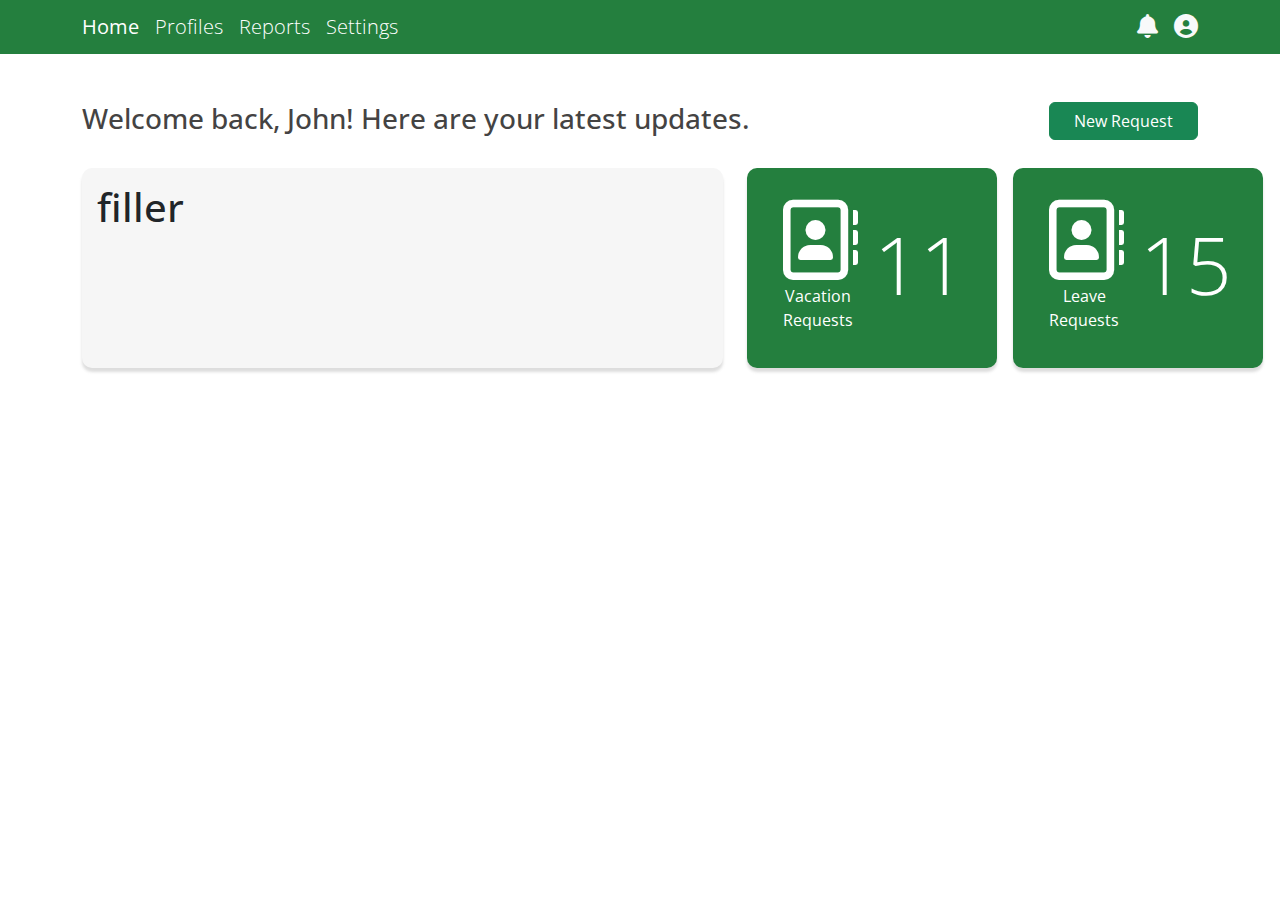
==== index.html @ 6486b789 "created updates section" ====
<!--
    index.html

    Sulaiman Jamal Al-Asad
    September 1st 2024
    -------------------------------------------

    Contents:
        1. Navbar loader
        2. Main Content
            2.1. Updates cards
-->
<!DOCTYPE html>
<html lang="en">
<head>
    <meta charset="UTF-8">
    <meta name="viewport" content="width=device-width, initial-scale=1.0">
    
    <title>Home | Sky Academy Project 1</title>

    <!-- shared app CSS link-->
    <link rel="stylesheet" href="libs/css/app.css">
    <!-- Bootstrap CDN link -->
    <link href="https://cdn.jsdelivr.net/npm/bootstrap@5.3.3/dist/css/bootstrap.min.css" rel="stylesheet">
    <!-- Font Awesome CDN link -->
    <link rel="stylesheet" href="https://cdnjs.cloudflare.com/ajax/libs/font-awesome/6.0.0/css/all.min.css">

    <link rel="stylesheet" href="libs/css/index.css">
</head>

<body>
    <!-- 1. Include navbar- loaded via JS -->
    <nav id="navbar"></nav>

    <!-- 2. Main content -->
    <main class="container-lg pt-5">
        <!-- Welcome Header -->
        <div class="d-lg-flex justify-content-between mb-4">
            <h3 class="sk-text-gray">Welcome back, John! Here are your latest updates.</h3>
            <div>
                <a href="#" class="btn btn-success px-4">New Request</a>
            </div>
        </div>

        <!-- Updates section -->
        <section class="row">
            <div class="col-lg-7 mb-lg-0 mb-3">
                <div class="sk-card sk-bg-secondary">
                    <h1>filler</h1>
                </div>
            </div>
            
            <div class="col-lg-5">
                <div class="d-flex">
                    <a href="#" class="sk-card sk-card-link flex-grow-1 me-3">
                        <div class="d-flex align-items-center justify-content-center px-sm-3 px-1 h-100">
                            <div class="text-center my-3">
                                <i class="d-none d-sm-inline sk-card-icon fa-regular fa-address-book fa-flip-horizontal"></i>
                                <h1 class="d-inline d-sm-none sk-card-number">11</h1>
                                <p class="my-1 fs-6">Vacation<br>Requests</p>
                            </div>
                            <h1 class="ms-3 d-none d-sm-inline sk-card-number">11</h1>
                        </div>
                    </a>

                    <a href="#" class="sk-card sk-card-link flex-grow-1">
                        <div class="d-flex align-items-center justify-content-center px-sm-3 px-1 h-100">
                            <div class="text-center my-3">
                                <i class="d-none d-sm-inline sk-card-icon fa-regular fa-address-book fa-flip-horizontal"></i>
                                <h1 class="d-inline d-sm-none sk-card-number">15</h1>
                                <p class="my-1 fs-6">Leave<br>Requests</p>
                            </div>
                            <h1 class="ms-3 d-none d-sm-inline sk-card-number">15</h1>
                        </div>
                    </a>
                </div>
            </div>
        </section>
    </main>
    <!-- ============ Scripts ============ -->
    <!-- shared app JS link -->
    <script src="libs/js/app.js"></script>
    <!-- bootstrap JS link-->
    <script src="https://cdn.jsdelivr.net/npm/bootstrap@5.3.3/dist/js/bootstrap.bundle.min.js"></script>
</body>

</html>
---- libs/css/app.css ----
/*
app.css

Sulaiman Jamal Al-Asad
September 1st 2024
-------------------------------------------
This CSS file contains all custom non-Bootstrap
classes used in this project, and is to be loaded
in every page.

All proprietary classes begin with sk-* to avoid collisions
with Bootstrap classes. sk- is shorthand for "Sky"

Contents:
    1. Imports
    2. Font setter
    3. Colors
    4. Navbar styling
*/

/* 1. Imports ===========================================*/
@import url('https://fonts.googleapis.com/css2?family=Open+Sans:ital,wght@0,300..800;1,300..800&display=swap');

/* 2. Font Setter =======================================*/
* {
    font-family: 'Open Sans', sans-serif;
}

/* 3. Colors ============================================*/

/* 3.1. Background Colors*/
.sk-bg-primary {
    background-color: #247f3e;
}

.sk-bg-secondary {
    background-color: #f6f6f6;
}

/* 3.2. Text Colors */
.sk-text-primary {
    color: #247f3e;
}

.sk-text-gray {
    color: #444343;
}

.sk-text-light-gray {
    color: #a09f9f;
}

/* 4. Navbar styling ====================================*/
.sk-nav-link {
    font-weight: lighter !important;
}

.sk-nav-link:hover {
    text-decoration: underline;
}

.sk-nav-active {
    font-weight: 400 !important;
}
---- libs/css/index.css ----
/*
index.css

Sulaiman Jamal Al-Asad
September 1st 2024
-------------------------------------------
CSS selectors unique to index.html

Contents:
    1. Cards styling
*/

/* 1. Cards styling =====================================*/

.sk-card {
    height: 200px;
    padding: 15px;

    border-radius: 10px;
    box-shadow: 0px 4px 3px #aaaaaa66;
}

.sk-card-number {
    font-size: 5rem;
    font-weight: lighter;
}

.sk-card-icon {
    font-size: 5rem;
}

.sk-card-link {
    color: white;
    text-decoration: none;

    background-color: #247f3e;
    transition: background-color 0.2s;
}

.sk-card-link:hover {
    background-color: #248f3e;
}
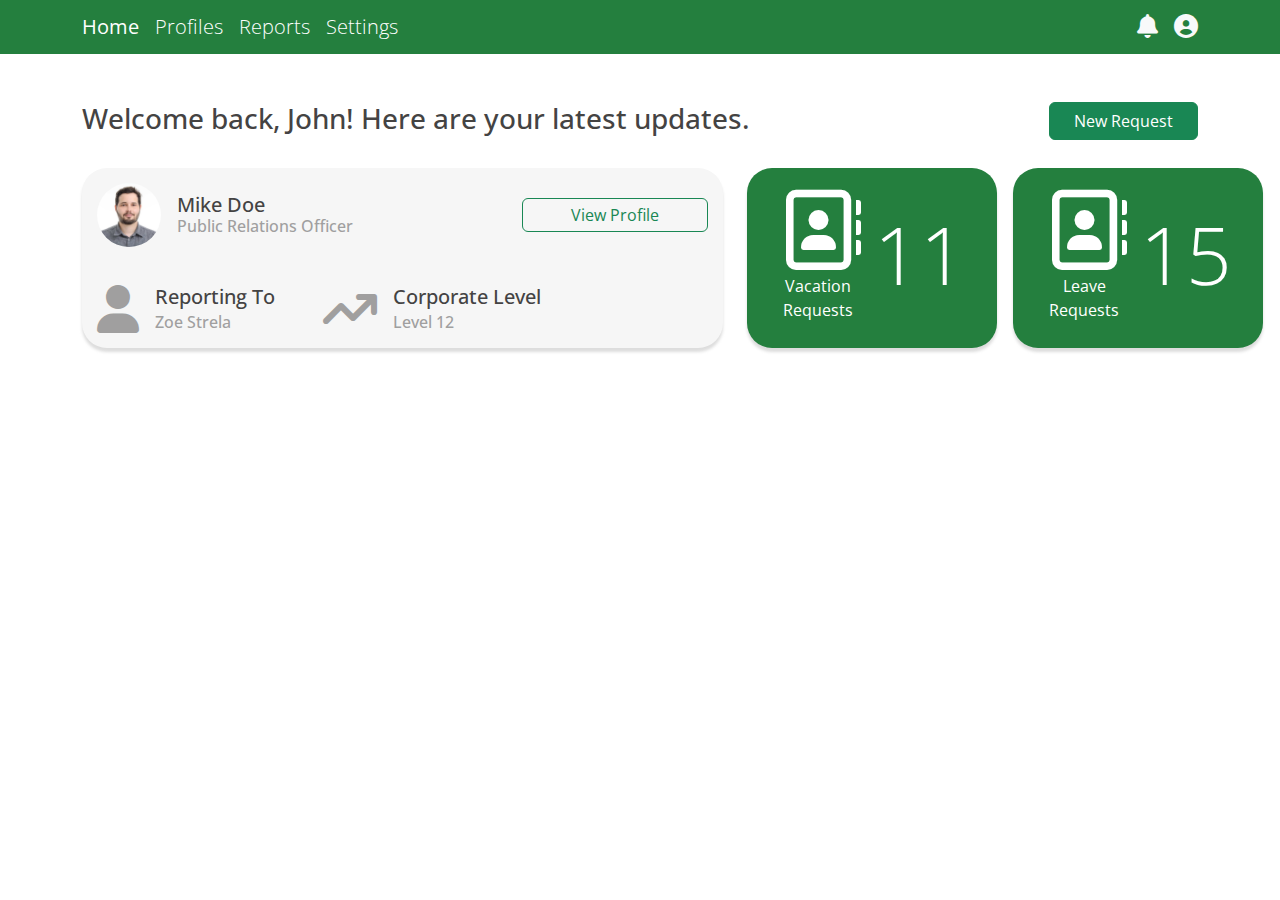
==== commit 19857feb: "Finished updates section" ====
--- a/index.html
+++ b/index.html
@@ -46,10 +46,47 @@
         <section class="row">
             <div class="col-lg-7 mb-lg-0 mb-3">
                 <div class="sk-card sk-bg-secondary">
-                    <h1>filler</h1>
+                    <div class="d-flex flex-column justify-content-between h-100">
+                        <div class="d-flex justify-content-between">
+                            <div class="d-flex">
+                                <div class="me-3">
+                                    <img class="sk-profile-image" src="libs/images/employee_1.jpg" alt="profile picture" />
+                                </div>
+                                <div class="d-flex align-items-center">
+                                    <div>
+                                        <h5 class="sk-text-gray m-0">Mike Doe</h5>
+                                        <h6 class="sk-text-light-gray m-0">Public Relations Officer</h6>
+                                    </div>
+                                </div>
+                            </div>
+                            <div class="d-flex align-items-center">
+                                <a href="/profiles.html" class="btn btn-outline-success py-1 px-2 px-lg-5">
+                                    <span class="d-sm-inline d-none">View</span> Profile
+                                </a>
+                            </div>
+                        </div>
+
+                        <div class="d-flex">
+                            <div class="d-flex me-5">
+                                <i class="fa-solid fa-user fa-3x me-3 sk-text-light-gray"></i>
+                                <div class="d-flex flex-column justify-content-between h-100">
+                                    <h5 class="sk-text-gray m-0">Reporting To</h5>
+                                    <h6 class="sk-text-light-gray m-0">Zoe Strela</h6>
+                                </div>
+                            </div>
+                            <div class="d-flex">
+                                <i class="fa-solid fa-arrow-trend-up fa-3x me-3 sk-text-light-gray"></i>
+                                <div class="d-flex flex-column justify-content-between h-100">
+                                    <h5 class="sk-text-gray m-0">Corporate Level</h5>
+                                    <h6 class="sk-text-light-gray m-0">Level 12</h6>
+                                </div>
+                            </div>
+                        </div>
+                    </div>
+                    
                 </div>
             </div>
-            
+
             <div class="col-lg-5">
                 <div class="d-flex">
                     <a href="#" class="sk-card sk-card-link flex-grow-1 me-3">
--- a/libs/css/app.css
+++ b/libs/css/app.css
@@ -16,6 +16,7 @@
     2. Font setter
     3. Colors
     4. Navbar styling
+    5. Image styling
 */
 
 /* 1. Imports ===========================================*/
@@ -63,3 +64,11 @@
     font-weight: 400 !important;
 }
 
+/* 4. Image styling =====================================*/
+.sk-profile-image {
+    width: 64px;
+    height: 64px;
+
+    object-fit: cover;
+    border-radius: 50%;
+}
--- a/libs/css/index.css
+++ b/libs/css/index.css
@@ -13,10 +13,10 @@
 /* 1. Cards styling =====================================*/
 
 .sk-card {
-    height: 200px;
+    height: 180px;
     padding: 15px;
 
-    border-radius: 10px;
+    border-radius: 25px;
     box-shadow: 0px 4px 3px #aaaaaa66;
 }
 
@@ -27,6 +27,8 @@
 
 .sk-card-icon {
     font-size: 5rem;
+    position: relative;
+    left: 3px;
 }
 
 .sk-card-link {
@@ -34,9 +36,10 @@
     text-decoration: none;
 
     background-color: #247f3e;
-    transition: background-color 0.2s;
+    transition: all 0.2s;
 }
 
 .sk-card-link:hover {
     background-color: #248f3e;
+    box-shadow: 0px 4px 8px #aaaaaaaa;
 }
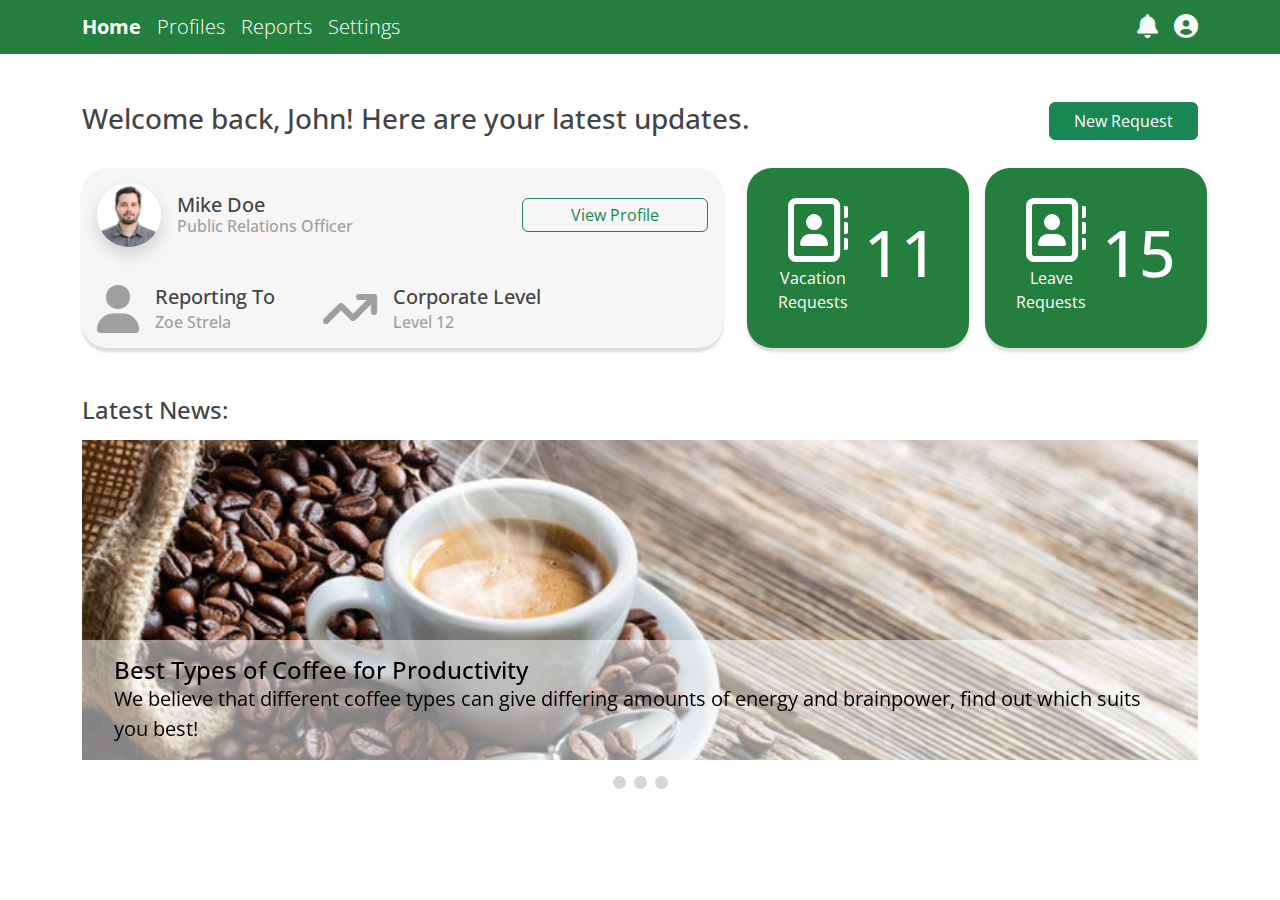
==== commit f76ec33e: "finished carousel" ====
--- a/index.html
+++ b/index.html
@@ -8,7 +8,8 @@
     Contents:
         1. Navbar loader
         2. Main Content
-            2.1. Updates cards
+            2.1. Updates section
+            2.2. News section
 -->
 <!DOCTYPE html>
 <html lang="en">
@@ -35,22 +36,24 @@
     <!-- 2. Main content -->
     <main class="container-lg pt-5">
         <!-- Welcome Header -->
-        <div class="d-lg-flex justify-content-between mb-4">
+        <div class="d-xl-flex justify-content-between mb-4">
             <h3 class="sk-text-gray">Welcome back, John! Here are your latest updates.</h3>
             <div>
                 <a href="#" class="btn btn-success px-4">New Request</a>
             </div>
         </div>
 
-        <!-- Updates section -->
-        <section class="row">
-            <div class="col-lg-7 mb-lg-0 mb-3">
+        <!-- 2.1. Updates section -->
+        <section class="row mb-5">
+            <!-- 2.1.1. User card -->
+            <div class="col-xl-7 mb-xl-0 mb-3">
                 <div class="sk-card sk-bg-secondary">
                     <div class="d-flex flex-column justify-content-between h-100">
                         <div class="d-flex justify-content-between">
+                            <!-- User Information -->
                             <div class="d-flex">
                                 <div class="me-3">
-                                    <img class="sk-profile-image" src="libs/images/employee_1.jpg" alt="profile picture" />
+                                    <img class="sk-profile-image shadow" src="libs/images/employee_1.jpg" alt="profile picture" />
                                 </div>
                                 <div class="d-flex align-items-center">
                                     <div>
@@ -59,6 +62,8 @@
                                     </div>
                                 </div>
                             </div>
+
+                            <!-- View Profile button -->
                             <div class="d-flex align-items-center">
                                 <a href="/profiles.html" class="btn btn-outline-success py-1 px-2 px-lg-5">
                                     <span class="d-sm-inline d-none">View</span> Profile
@@ -66,6 +71,7 @@
                             </div>
                         </div>
 
+                        <!-- User information -->
                         <div class="d-flex">
                             <div class="d-flex me-5">
                                 <i class="fa-solid fa-user fa-3x me-3 sk-text-light-gray"></i>
@@ -83,11 +89,11 @@
                             </div>
                         </div>
                     </div>
-                    
                 </div>
             </div>
 
-            <div class="col-lg-5">
+            <!-- 2.1.2. Requests cards -->
+            <div class="col-xl-5">
                 <div class="d-flex">
                     <a href="#" class="sk-card sk-card-link flex-grow-1 me-3">
                         <div class="d-flex align-items-center justify-content-center px-sm-3 px-1 h-100">
@@ -113,7 +119,46 @@
                 </div>
             </div>
         </section>
+
+        <!-- 2.2. News section -->
+        <section>
+            <h4 class="sk-text-gray mb-3">Latest News:</h4>
+
+            <!-- Carousel -->
+            <div id="newsCarousel" class="carousel slide carousel-fade" data-bs-ride="carousel">
+                <div class="carousel-inner">
+                    <div class="carousel-item active" data-bs-interval="10000">
+                        <img src="libs/images/news/news_coffee.jpg" class="d-block w-100" alt="...">
+                        <div class="carousel-caption">
+                            <h4 class="m-0">Best Types of Coffee for Productivity</h4>
+                            <p class="m-0 fs-5">We believe that different coffee types can give differing amounts of energy and brainpower, find out which suits you best!</p>
+                        </div>
+                    </div>
+                    <div class="carousel-item" data-bs-interval="10000">
+                        <img src="libs/images/news/news_vacation.jpg" class="d-block w-100" alt="...">
+                        <div class="carousel-caption">
+                            <h4 class="m-0">Best Spots for a Summer Vacation</h4>
+                            <p class="m-0 fs-5">Here are our top picks of locations for you lay back, relax, and enjoy your time off.</p>
+                        </div>
+                    </div>
+                    <div class="carousel-item" data-bs-interval="10000">
+                        <img src="libs/images/news/news_team.jpg" class="d-block w-100" alt="...">
+                        <div class="carousel-caption">
+                            <h4 class="m-0">Common Work Misconceptions</h4>
+                            <p class="m-0 fs-5">Understanding the enviroment as either the employer or employee is vital for long-term company or career success.</p>
+                        </div>
+                    </div>
+                </div>
+            </div>
+            <!-- Carousel Indicators -->
+            <div class="sk-carousel-indicators d-flex justify-content-center mt-3">
+                <button type="button" data-bs-target="#newsCarousel" data-bs-slide-to="0" aria-label="News 1"></button>
+                <button type="button" data-bs-target="#newsCarousel" data-bs-slide-to="1" aria-label="News 2"></button>
+                <button type="button" data-bs-target="#newsCarousel" data-bs-slide-to="2" aria-label="News 3"></button>
+            </div>
+        </section>
     </main>
+
     <!-- ============ Scripts ============ -->
     <!-- shared app JS link -->
     <script src="libs/js/app.js"></script>
--- a/libs/css/app.css
+++ b/libs/css/app.css
@@ -61,7 +61,7 @@
 }
 
 .sk-nav-active {
-    font-weight: 400 !important;
+    font-weight: bold !important;
 }
 
 /* 4. Image styling =====================================*/
--- a/libs/css/index.css
+++ b/libs/css/index.css
@@ -8,6 +8,7 @@
 
 Contents:
     1. Cards styling
+    2. Carousel styling
 */
 
 /* 1. Cards styling =====================================*/
@@ -21,12 +22,11 @@
 }
 
 .sk-card-number {
-    font-size: 5rem;
-    font-weight: lighter;
+    font-size: 4rem;
 }
 
 .sk-card-icon {
-    font-size: 5rem;
+    font-size: 4rem;
     position: relative;
     left: 3px;
 }
@@ -40,6 +40,46 @@
 }
 
 .sk-card-link:hover {
-    background-color: #248f3e;
+    background-color: #146f2e;
     box-shadow: 0px 4px 8px #aaaaaaaa;
 }
+
+/* 2. Carousel styling ==================================*/
+
+/* set fixed bg image size */
+.carousel-item img {
+    height: 320px;
+
+    object-fit: cover;
+}
+
+.sk-carousel-indicators button {
+    width: 13px;
+    height: 13px;
+
+    margin: 0px 4px;
+
+    border: none;
+    border-radius: 50%;
+
+    background-color: #d6d6d6;
+}
+
+.sk-carousel-indicators button:hover {
+    background-color: #969696;
+}
+
+/* overriding some Bootstrap styles and custom styling for caption */
+.carousel-caption {
+    width: 100%;
+
+    padding: 1rem 2rem;
+
+    left: 0;
+    bottom: 0;
+
+    text-align: start;
+
+    background-color: #ffffff83;
+    color: black;
+}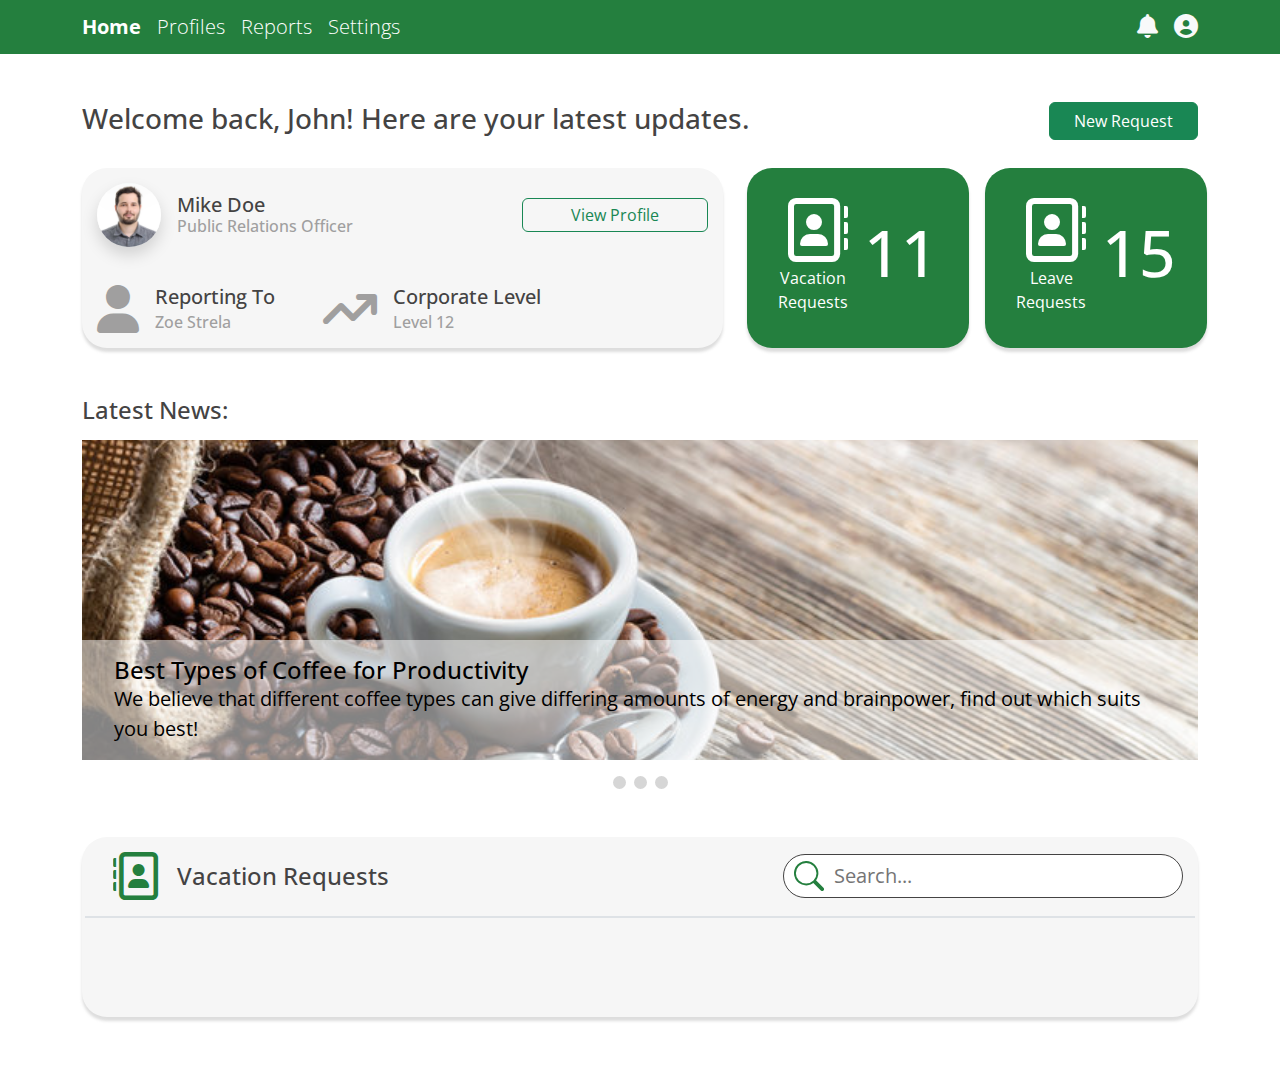
==== commit 5c670aa3: "started vac requests section" ====
--- a/index.html
+++ b/index.html
@@ -10,6 +10,7 @@
         2. Main Content
             2.1. Updates section
             2.2. News section
+            2.3. Vacation requests section
 -->
 <!DOCTYPE html>
 <html lang="en">
@@ -121,7 +122,7 @@
         </section>
 
         <!-- 2.2. News section -->
-        <section>
+        <section class="mb-5">
             <h4 class="sk-text-gray mb-3">Latest News:</h4>
 
             <!-- Carousel -->
@@ -131,21 +132,29 @@
                         <img src="libs/images/news/news_coffee.jpg" class="d-block w-100" alt="...">
                         <div class="carousel-caption">
                             <h4 class="m-0">Best Types of Coffee for Productivity</h4>
-                            <p class="m-0 fs-5">We believe that different coffee types can give differing amounts of energy and brainpower, find out which suits you best!</p>
-                        </div>
-                    </div>
+                            <p class="m-0 fs-5">
+                                We believe that different coffee types can give differing amounts of energy and brainpower, find out which suits you best!
+                            </p>
+                        </div>
+                    </div>
+
                     <div class="carousel-item" data-bs-interval="10000">
                         <img src="libs/images/news/news_vacation.jpg" class="d-block w-100" alt="...">
                         <div class="carousel-caption">
                             <h4 class="m-0">Best Spots for a Summer Vacation</h4>
-                            <p class="m-0 fs-5">Here are our top picks of locations for you lay back, relax, and enjoy your time off.</p>
-                        </div>
-                    </div>
+                            <p class="m-0 fs-5">
+                                Here are our top picks of locations for you lay back, relax, and enjoy your time off.
+                            </p>
+                        </div>
+                    </div>
+
                     <div class="carousel-item" data-bs-interval="10000">
                         <img src="libs/images/news/news_team.jpg" class="d-block w-100" alt="...">
                         <div class="carousel-caption">
                             <h4 class="m-0">Common Work Misconceptions</h4>
-                            <p class="m-0 fs-5">Understanding the enviroment as either the employer or employee is vital for long-term company or career success.</p>
+                            <p class="m-0 fs-5">
+                                Understanding the enviroment as either the employer or employee is vital for long-term company or career success.
+                            </p>
                         </div>
                     </div>
                 </div>
@@ -155,6 +164,29 @@
                 <button type="button" data-bs-target="#newsCarousel" data-bs-slide-to="0" aria-label="News 1"></button>
                 <button type="button" data-bs-target="#newsCarousel" data-bs-slide-to="1" aria-label="News 2"></button>
                 <button type="button" data-bs-target="#newsCarousel" data-bs-slide-to="2" aria-label="News 3"></button>
+            </div>
+        </section>
+
+        <!-- 2.3. Vacation requets section -->
+        <section class="mb-5">
+            <div class="sk-card sk-bg-secondary">
+                <div class="row align-items-center pb-3 border-2 border-bottom">
+                    <!-- Header -->
+                    <div class="col-md">
+                        <div class="d-flex align-items-center">
+                            <i class="fa-regular fa-address-book fa-flip-horizontal fa-3x sk-text-primary mx-3"></i>
+                            <h4 class="m-0 sk-text-gray">Vacation Requests</h4>
+                        </div>
+                    </div>
+
+                    <!-- Search Box -->
+                    <div class="col-md">
+                        <div class="d-flex justify-content-end">
+                            <input type="text" class="sk-search-box mt-3 mt-md-0" placeholder="Search..."/>
+                        </div>
+                    </div>
+                </div>
+                
             </div>
         </section>
     </main>
--- a/libs/css/app.css
+++ b/libs/css/app.css
@@ -17,6 +17,7 @@
     3. Colors
     4. Navbar styling
     5. Image styling
+    6. Forms styles
 */
 
 /* 1. Imports ===========================================*/
@@ -64,7 +65,7 @@
     font-weight: bold !important;
 }
 
-/* 4. Image styling =====================================*/
+/* 5. Image styling =====================================*/
 .sk-profile-image {
     width: 64px;
     height: 64px;
@@ -72,3 +73,31 @@
     object-fit: cover;
     border-radius: 50%;
 }
+
+/* 6. Forms styles ======================================*/
+
+.sk-search-box {
+    width: 400px;
+
+    border-radius: 50px;
+    border: 1px solid #444343;
+    font-size: 1.25rem;
+    padding: 6px 20px 6px 50px;
+
+    background-image: url('/libs/images/sprites/magnifying_glass.svg');
+    background-repeat: no-repeat;
+    background-size: 30px;
+    background-position: 10px;
+}
+
+.sk-search-box:focus {
+    border: 1px solid #247f3e;
+    outline: 1px solid #247f3e;
+}
+
+/* stretch to fill below md breakpoint */
+@media (max-width: 767px) {
+    .sk-search-box {
+        width: 100%;
+    }
+}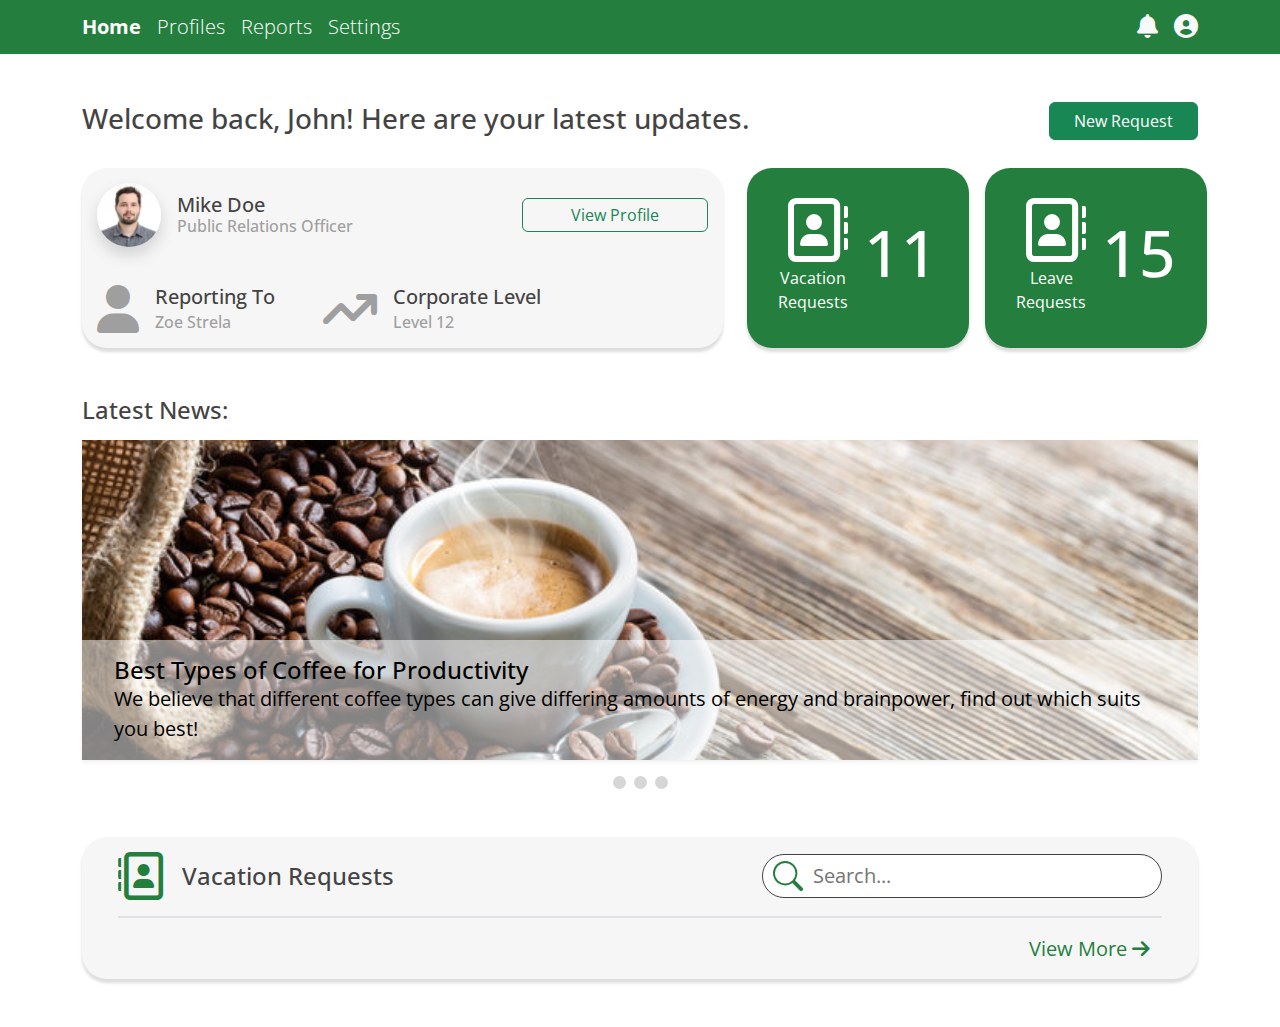
==== commit dc5b8e33: "started requests card" ====
--- a/index.html
+++ b/index.html
@@ -96,7 +96,7 @@
             <!-- 2.1.2. Requests cards -->
             <div class="col-xl-5">
                 <div class="d-flex">
-                    <a href="#" class="sk-card sk-card-link flex-grow-1 me-3">
+                    <a href="/requests.html" class="sk-card sk-card-link flex-grow-1 me-3">
                         <div class="d-flex align-items-center justify-content-center px-sm-3 px-1 h-100">
                             <div class="text-center my-3">
                                 <i class="d-none d-sm-inline sk-card-icon fa-regular fa-address-book fa-flip-horizontal"></i>
@@ -126,7 +126,7 @@
             <h4 class="sk-text-gray mb-3">Latest News:</h4>
 
             <!-- Carousel -->
-            <div id="newsCarousel" class="carousel slide carousel-fade" data-bs-ride="carousel">
+            <div id="newsCarousel" class="carousel slide carousel-fade shadow-sm" data-bs-ride="carousel">
                 <div class="carousel-inner">
                     <div class="carousel-item active" data-bs-interval="10000">
                         <img src="libs/images/news/news_coffee.jpg" class="d-block w-100" alt="...">
@@ -167,26 +167,35 @@
             </div>
         </section>
 
-        <!-- 2.3. Vacation requets section -->
+        <!-- 2.3. Vacation requests section -->
         <section class="mb-5">
-            <div class="sk-card sk-bg-secondary">
-                <div class="row align-items-center pb-3 border-2 border-bottom">
-                    <!-- Header -->
-                    <div class="col-md">
+            <div class="sk-card px-5 sk-bg-secondary" style="height: auto">
+                <!-- Header -->
+                <div class="row align-items-center pb-3 mb-3 border-2 border-bottom">
+                    <div class="col-md p-0">
                         <div class="d-flex align-items-center">
-                            <i class="fa-regular fa-address-book fa-flip-horizontal fa-3x sk-text-primary mx-3"></i>
+                            <i class="fa-regular fa-address-book fa-flip-horizontal fa-3x sk-text-primary me-3"></i>
                             <h4 class="m-0 sk-text-gray">Vacation Requests</h4>
                         </div>
                     </div>
 
                     <!-- Search Box -->
-                    <div class="col-md">
+                    <div class="col-md p-0">
                         <div class="d-flex justify-content-end">
                             <input type="text" class="sk-search-box mt-3 mt-md-0" placeholder="Search..."/>
                         </div>
                     </div>
                 </div>
                 
+                <!-- requests container -->
+                <div>
+                
+                </div>
+
+                <!-- view more link -->
+                <div class="d-flex justify-content-end">
+                    <a class="sk-text-primary fs-5" href="/requests.html">View More <i class="fa-solid fa-arrow-right"></i></a>
+                </div>
             </div>
         </section>
     </main>
--- a/libs/css/app.css
+++ b/libs/css/app.css
@@ -52,6 +52,15 @@
     color: #a09f9f;
 }
 
+/* link styling */
+a.sk-text-primary {
+    text-decoration: none;
+}
+
+a.sk-text-primary:hover {
+    text-decoration: underline;
+}
+
 /* 4. Navbar styling ====================================*/
 .sk-nav-link {
     font-weight: lighter !important;
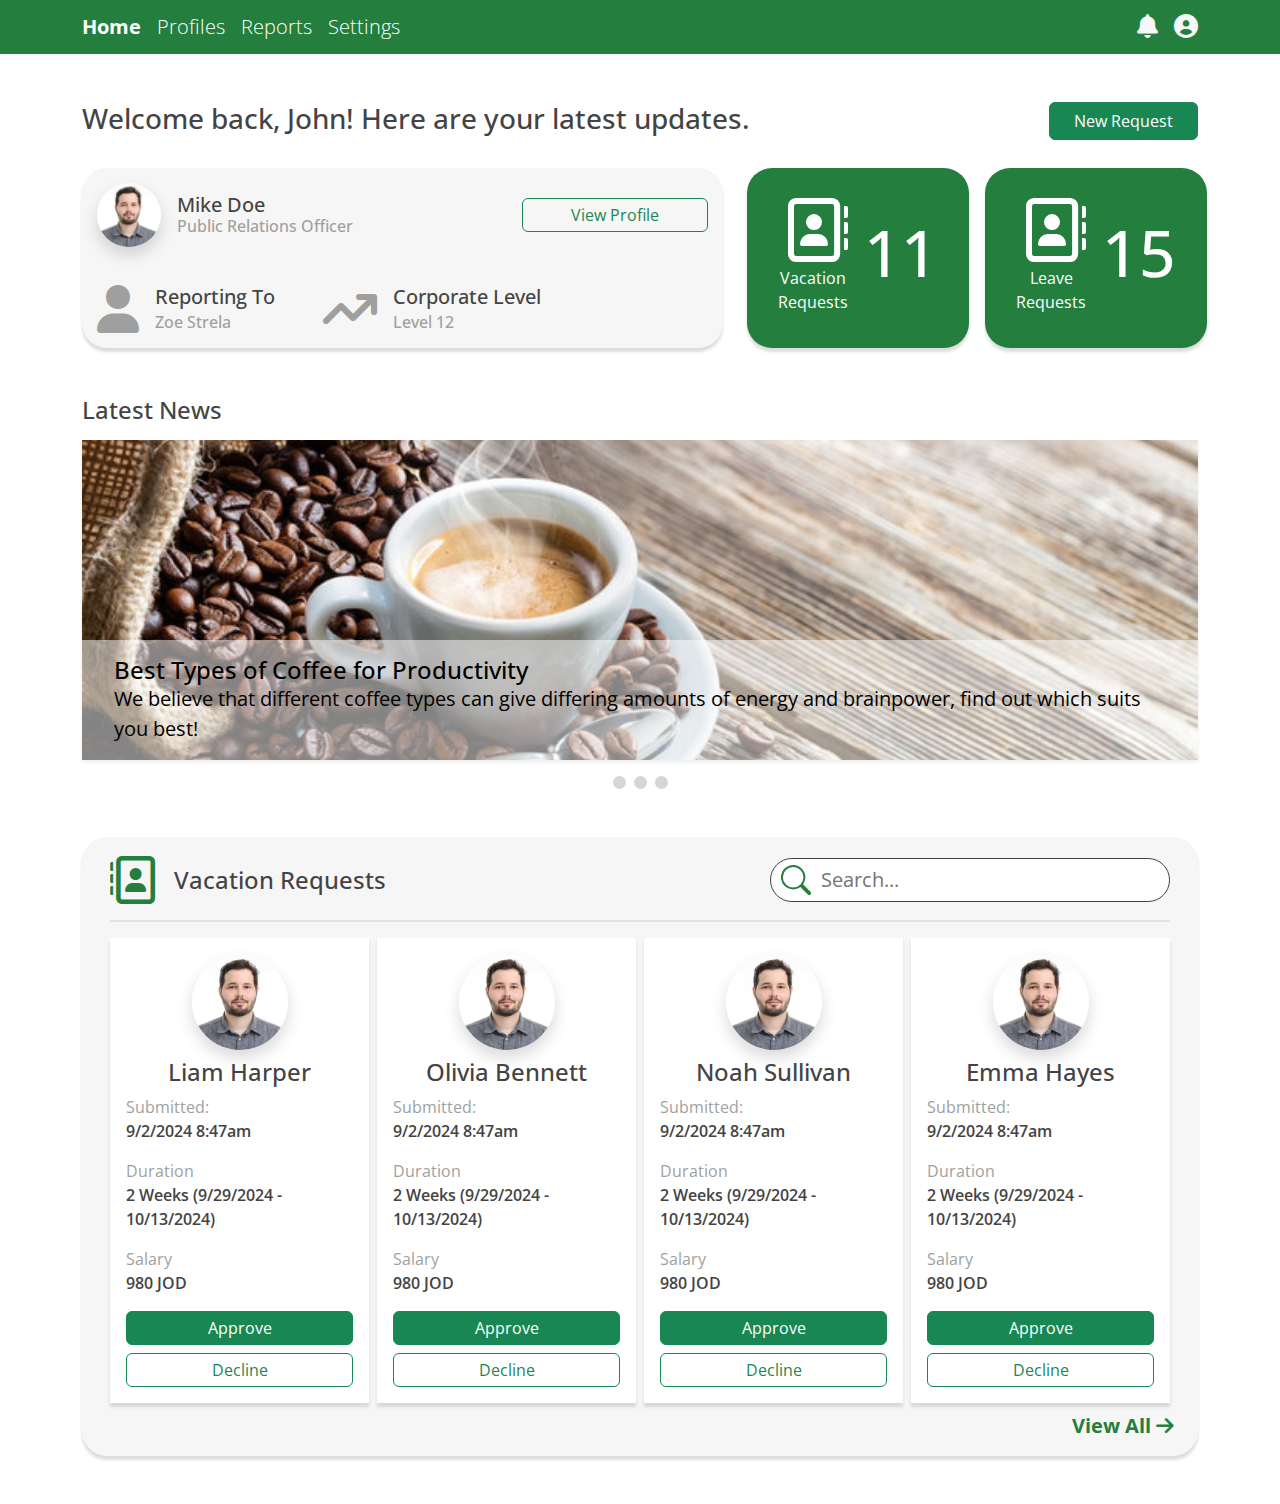
==== commit f72cca15: "started profile page" ====
--- a/index.html
+++ b/index.html
@@ -123,7 +123,7 @@
 
         <!-- 2.2. News section -->
         <section class="mb-5">
-            <h4 class="sk-text-gray mb-3">Latest News:</h4>
+            <h4 class="sk-text-gray mb-3">Latest News</h4>
 
             <!-- Carousel -->
             <div id="newsCarousel" class="carousel slide carousel-fade shadow-sm" data-bs-ride="carousel">
@@ -169,9 +169,9 @@
 
         <!-- 2.3. Vacation requests section -->
         <section class="mb-5">
-            <div class="sk-card px-5 sk-bg-secondary" style="height: auto">
+            <div class="sk-card px-4 sk-bg-secondary" style="height: auto">
                 <!-- Header -->
-                <div class="row align-items-center pb-3 mb-3 border-2 border-bottom">
+                <div class="row align-items-center mx-1 mt-1 pb-3 mb-3 border-2 border-bottom">
                     <div class="col-md p-0">
                         <div class="d-flex align-items-center">
                             <i class="fa-regular fa-address-book fa-flip-horizontal fa-3x sk-text-primary me-3"></i>
@@ -188,13 +188,13 @@
                 </div>
                 
                 <!-- requests container -->
-                <div>
-                
+                <div class="container-fluid">
+                    <div id="requestsContainer" class="row row-cols-1 row-cols-md-2 row-cols-lg-3 row-cols-xl-4"></div>
                 </div>
 
                 <!-- view more link -->
                 <div class="d-flex justify-content-end">
-                    <a class="sk-text-primary fs-5" href="/requests.html">View More <i class="fa-solid fa-arrow-right"></i></a>
+                    <a class="sk-text-primary fs-5 fw-bold" href="/requests.html">View All <i class="fa-solid fa-arrow-right"></i></a>
                 </div>
             </div>
         </section>
@@ -202,6 +202,7 @@
 
     <!-- ============ Scripts ============ -->
     <!-- shared app JS link -->
+    <script src="libs/js/service_provider.js"></script>
     <script src="libs/js/app.js"></script>
     <!-- bootstrap JS link-->
     <script src="https://cdn.jsdelivr.net/npm/bootstrap@5.3.3/dist/js/bootstrap.bundle.min.js"></script>
--- a/libs/css/app.css
+++ b/libs/css/app.css
@@ -18,6 +18,7 @@
     4. Navbar styling
     5. Image styling
     6. Forms styles
+    7. Cards stying
 */
 
 /* 1. Imports ===========================================*/
@@ -58,7 +59,7 @@
 }
 
 a.sk-text-primary:hover {
-    text-decoration: underline;
+    text-decoration: 2px solid underline;
 }
 
 /* 4. Navbar styling ====================================*/
@@ -78,6 +79,22 @@
 .sk-profile-image {
     width: 64px;
     height: 64px;
+
+    object-fit: cover;
+    border-radius: 50%;
+}
+
+.sk-profile-image-md {
+    width: 80px;
+    height: 80;
+
+    object-fit: cover;
+    border-radius: 50%;
+}
+
+.sk-profile-image-lg {
+    width: 96px;
+    height: 96px;
 
     object-fit: cover;
     border-radius: 50%;
@@ -109,4 +126,19 @@
     .sk-search-box {
         width: 100%;
     }
+}
+
+/* 7. Cards styles ======================================*/
+.sk-card {
+    height: 180px;
+    padding: 15px;
+
+    border-radius: 25px;
+    box-shadow: 0px 4px 3px #aaaaaa66;
+}
+
+.sk-request-card-slim {
+    background-color: white;
+
+    box-shadow: 0px 4px 3px #aaaaaa66;
 }--- a/libs/css/index.css
+++ b/libs/css/index.css
@@ -12,14 +12,6 @@
 */
 
 /* 1. Cards styling =====================================*/
-
-.sk-card {
-    height: 180px;
-    padding: 15px;
-
-    border-radius: 25px;
-    box-shadow: 0px 4px 3px #aaaaaa66;
-}
 
 .sk-card-number {
     font-size: 4rem;
